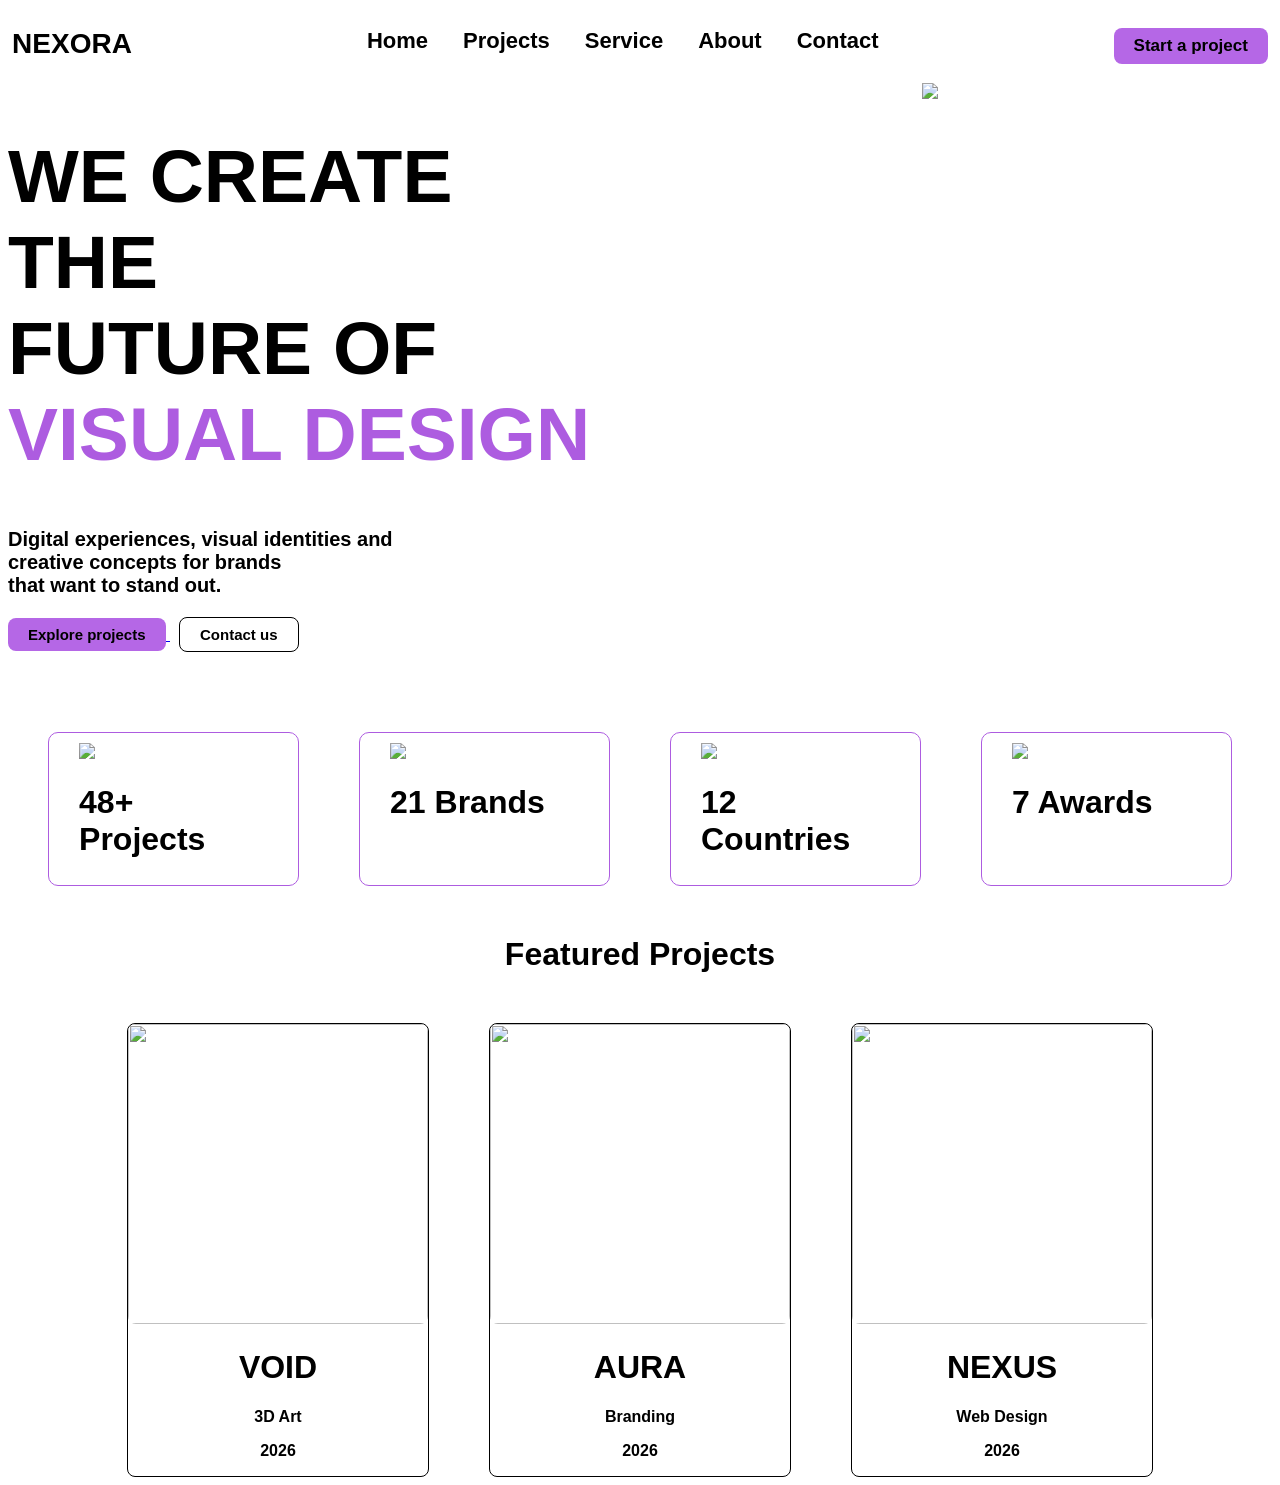
==== index.html @ 76949764 "Add files via upload" ====
<!DOCTYPE html>
<html lang="en">
<head>
    <meta charset="UTF-8">
    <meta name="viewport" content="width=device-width, initial-scale=1.0">
    <title>NEXORA</title>
    <link rel="stylesheet" href="https://unpkg.com/aos@2.3.1/dist/aos.css">
    <link rel="stylesheet" href="style.css">
</head>
<body>
   <header >
   <h2 data-aos="fade-right" data-aos-duration="200" data-aos-delay="50">NEXORA</h2>
    <a href="index.html" data-aos="fade-right" data-aos-duration="200" data-aos-delay="10">Home</a>
    <a href="projects.html" data-aos="fade-right" data-aos-duration="300" data-aos-delay="20">Projects</a>
    <a href="index.html" data-aos="fade-right" data-aos-duration="400" data-aos-delay="30">Service</a>
    <a href="index.html" data-aos="fade-right" data-aos-duration="500" data-aos-delay="40">About</a>
    <a href="contact.html" data-aos="fade-right" data-aos-duration="600" data-aos-delay="50">Contact</a>
    <div>
        <a href="contact.html">
    <button data-aos="fade-right" data-aos-duration="700" data-aos-delay="60">Start a project</button>
</a>
</div>
   </header>
   <main>
    <div class="hero">
    <div class="we">
   <h1 data-aos="fade-right" data-aos-duration="550" data-aos-delay="60">WE CREATE THE<br>FUTURE OF <br><span>VISUAL DESIGN</span> </h1>
   <p data-aos="fade-right" data-aos-duration="500" data-aos-delay="100">Digital experiences, visual identities and<br>creative concepts for brands<br>that want to stand out.</p>
    <a href="projects.html">
   <button class="b1" data-aos="fade-right" data-aos-duration="600" data-aos-delay="200">Explore projects</button>
</a>
   <a href="contact.html">
   <button class="b2" data-aos="fade-right" data-aos-duration="600" data-aos-delay="300">Contact us</button>
   </a>  
</div>
<img src="images1/cristal.webp" width="350px" id="img1">
</div>

<div class="statistics" >
<div data-aos="fade-up" data-aos-duration="300" data-aos-delay="0">
    <img src="images1/blueprint.png"  width="50px" >
 <h1>48+ Projects</h1>
</div>
<div data-aos="fade-up" data-aos-duration="400" data-aos-delay="50">
    <img src="images1/loyalty-program.png"  width="50px">
 <h1>21 Brands</h1>
</div>
<div data-aos="fade-up" data-aos-duration="500" data-aos-delay="100">
    <img src="images1/country.png"  width="50px">
 <h1>12 Countries</h1>
</div>
<div data-aos="fade-up" data-aos-duration="600" data-aos-delay="200">
    <img src="images1/trophy (1).png"  width="50px">
 <h1>7 Awards</h1>
</div>
</div>
<h1 style="text-align: center; margin-top: 50px;">Featured Projects</h1>
<div class="featured">
    <div data-aos="fade-up" data-aos-duration="400" data-aos-delay="100">
    <img src="images1/void.webp" width="300px" height="300px">
    <h1>VOID</h1>
    <p>3D Art</p>
    <p>2026</p>
    </div>
    <div data-aos="fade-up" data-aos-duration="500" data-aos-delay="200">
        <img src="images1/aura.webp" width="300px"  height="300px">
        <h1>AURA</h1>
        <p>Branding</p>
        <p>2026</p>
        </div>
        <div data-aos="fade-up" data-aos-duration="600" data-aos-delay="300">
            <img src="images1/nexus.jpg" width="300px"  height="300px">
            <h1>NEXUS</h1>
            <p>Web  Design</p>
            <p>2026</p>
            </div>
</div>
   </main>
 <script src="https://unpkg.com/aos@2.3.1/dist/aos.js">

 </script>
 <script>
    AOS.init(
        once=true
    );
 </script>
</body>
</html>
---- style.css ----
header{
    display: flex;
    justify-content: center;
    gap: 35px;
}
header button{
    margin-top: 20px;
    font-size: 17px;
    padding: 8px 20px;
    border: none;
    border-radius: 8px;
    margin-left: 200px;
    font-weight: bold;
    transition: 0.4s ease-in-out !important;
    background-color: rgb(181, 103, 230);
    font-family: 'Gill Sans', 'Gill Sans MT', Calibri, 'Trebuchet MS', sans-serif;
}
header  button:hover{
    color: rgb(39, 39, 39); 
    background-color: rgb(194, 144, 224);
    transform: translate(3px);
}
header a{
    padding-top: 20px;
    font-size: 22px;
    text-decoration: none;
  color: black;
}
header h2{
    margin-top: 20px;
    margin-right: 200px;
    font-size: 28px;
}
body{
    font-weight: bold;
    font-family: 'Gill Sans', 'Gill Sans MT', Calibri, 'Trebuchet MS', sans-serif;
}
main{
   
     justify-content: center;
     gap: 100px;
}
.b1{
    font-size: 15px;
    padding: 8px 20px;
    border: none;
    border-radius: 8px;
    font-weight: bold;
    background-color: rgb(181, 103, 230);
    font-family: 'Gill Sans', 'Gill Sans MT', Calibri, 'Trebuchet MS', sans-serif;
    transition: 0.4s ease-in-out !important;
}
.b1:hover{
    color: rgb(39, 39, 39); 
    background-color: rgb(194, 144, 224);
    transform: translate(3px);
}
.b2{
    font-size: 15px;
    padding: 8px 20px;
    border: 1px solid;
    border-radius: 8px;
    font-weight: bold;
    margin-left: 9px;
    color: rgb(0, 0, 0); 
    background-color: rgb(255, 255, 255);
    transition: 0.4s ease-in-out !important;
    font-family: 'Gill Sans', 'Gill Sans MT', Calibri, 'Trebuchet MS', sans-serif;
}
.b2:hover{
    background-color: rgb(208, 208, 208);
    color: rgb(39, 39, 39);
    transform: translate(3px);
}
.we h1{
    font-size: 75px;
}
span{
    color: #ad5ce0;
}
.we p{
    font-size: 20px;
    
}
.statistics{
    display: flex;
    justify-content: center;
    margin-top: 50px;
    gap: 60px;
    margin-top: 80px;
}
.statistics div{
    border: 1px solid #ad5ce0 ;
    border-radius: 10px;
    padding: 10px 30px;
    width: 5cm;
    height: 3.5cm;
}
.hero{
    display: flex;
    justify-content: center;
    gap: 300px;
}
.featured{
 display: flex;
 gap: 60px;
 justify-content: center;
 margin-top: 50px;
}
.featured div{
    border: 1px solid;
    border-radius: 8px;
    text-align: center;
}
.featured img{
    border-radius: 8px;
}
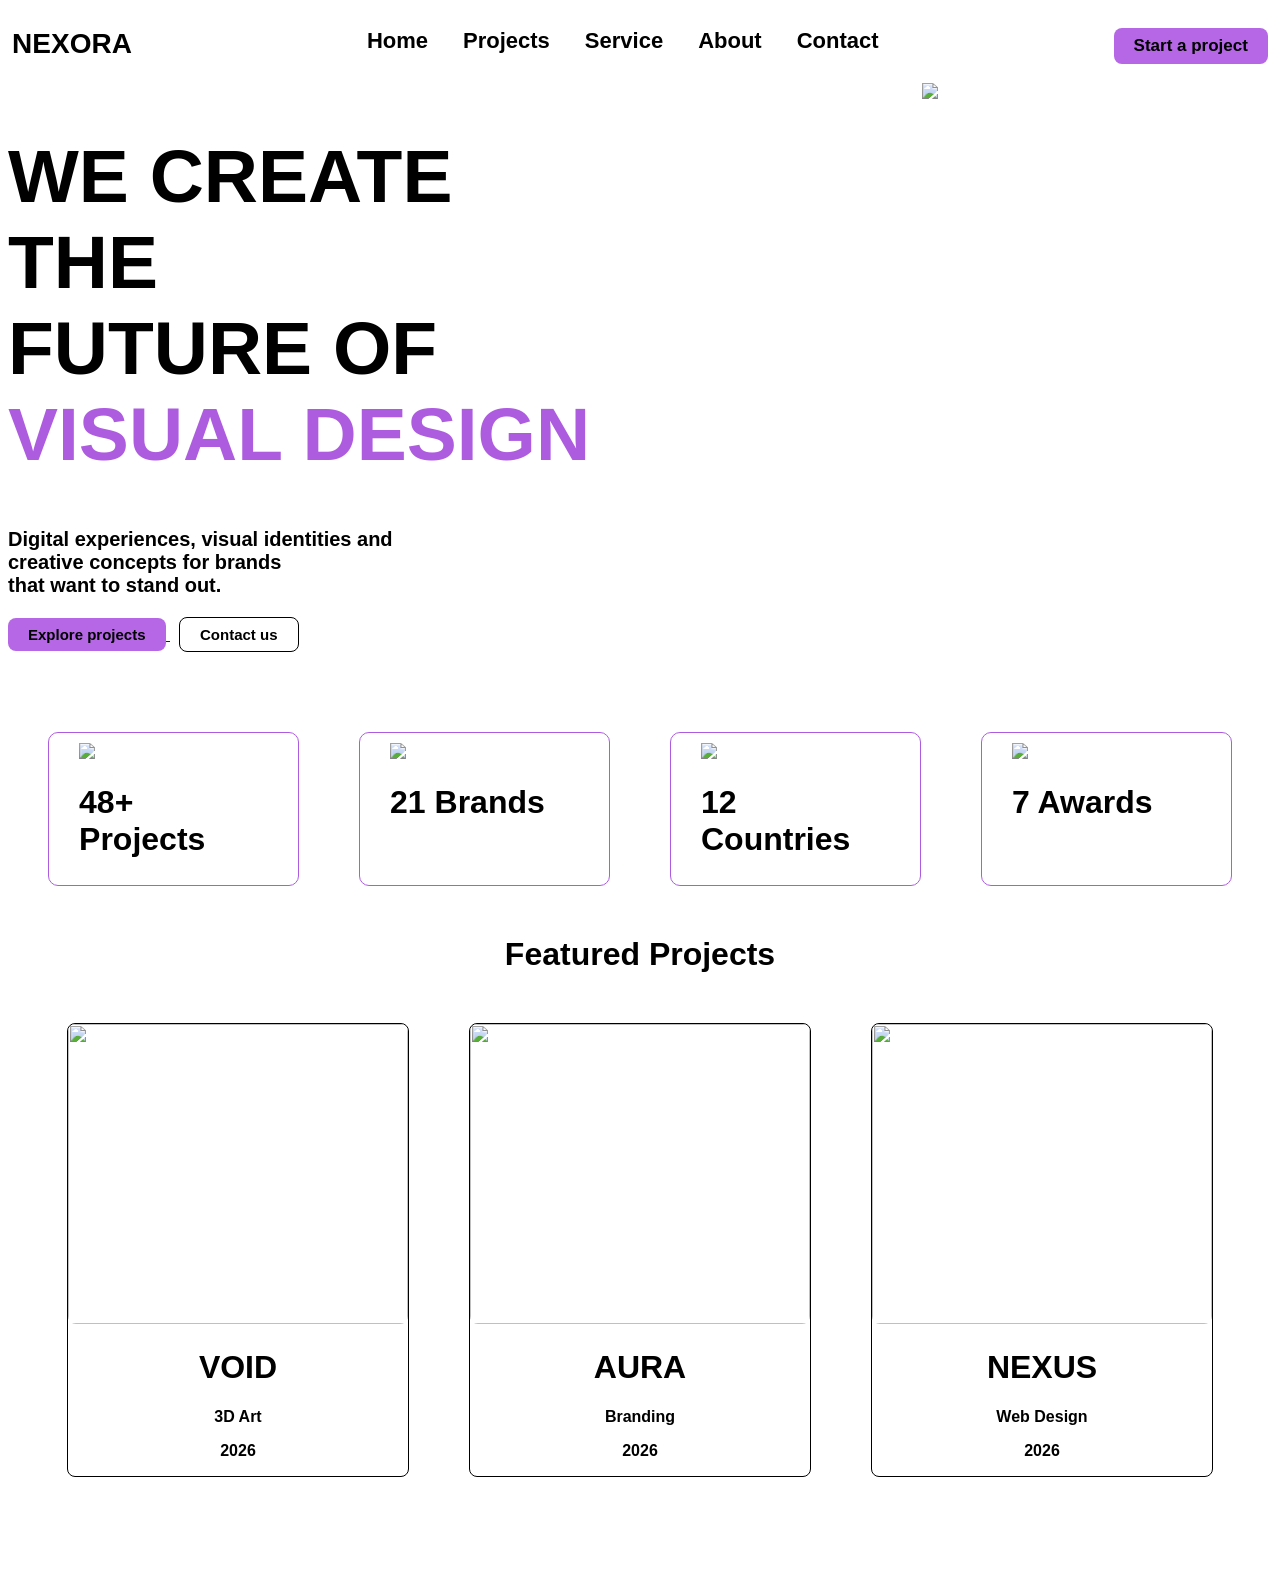
==== commit 346854bb: "Update index.html" ====
--- a/index.html
+++ b/index.html
@@ -9,35 +9,35 @@
 </head>
 <body>
    <header >
-   <h2 data-aos="fade-right" data-aos-duration="200" data-aos-delay="50">NEXORA</h2>
-    <a href="index.html" data-aos="fade-right" data-aos-duration="200" data-aos-delay="10">Home</a>
-    <a href="projects.html" data-aos="fade-right" data-aos-duration="300" data-aos-delay="20">Projects</a>
-    <a href="index.html" data-aos="fade-right" data-aos-duration="400" data-aos-delay="30">Service</a>
-    <a href="index.html" data-aos="fade-right" data-aos-duration="500" data-aos-delay="40">About</a>
-    <a href="contact.html" data-aos="fade-right" data-aos-duration="600" data-aos-delay="50">Contact</a>
+   <h2 data-aos="fade-right" data-aos-duration="500" data-aos-delay="50">NEXORA</h2>
+    <a href="index.html" data-aos="fade-right" data-aos-duration="600" data-aos-delay="10">Home</a>
+    <a href="projects.html" data-aos="fade-right" data-aos-duration="700" data-aos-delay="20">Projects</a>
+    <a href="service.html" data-aos="fade-right" data-aos-duration="800" data-aos-delay="30">Service</a>
+    <a href="about.html" data-aos="fade-right" data-aos-duration="900" data-aos-delay="40">About</a>
+    <a href="contact.html" data-aos="fade-right" data-aos-duration="1000" data-aos-delay="50">Contact</a>
     <div>
         <a href="contact.html">
-    <button data-aos="fade-right" data-aos-duration="700" data-aos-delay="60">Start a project</button>
+    <button data-aos="fade-right" data-aos-duration="1500" data-aos-delay="500">Start a project</button>
 </a>
 </div>
    </header>
    <main>
     <div class="hero">
     <div class="we">
-   <h1 data-aos="fade-right" data-aos-duration="550" data-aos-delay="60">WE CREATE THE<br>FUTURE OF <br><span>VISUAL DESIGN</span> </h1>
+   <h1 data-aos="fade-right" data-aos-duration="650" data-aos-delay="100">WE CREATE THE<br>FUTURE OF <br><span>VISUAL DESIGN</span> </h1>
    <p data-aos="fade-right" data-aos-duration="500" data-aos-delay="100">Digital experiences, visual identities and<br>creative concepts for brands<br>that want to stand out.</p>
     <a href="projects.html">
-   <button class="b1" data-aos="fade-right" data-aos-duration="600" data-aos-delay="200">Explore projects</button>
+   <button class="b1" data-aos="fade-right" data-aos-duration="800" data-aos-delay="200">Explore projects</button>
 </a>
    <a href="contact.html">
-   <button class="b2" data-aos="fade-right" data-aos-duration="600" data-aos-delay="300">Contact us</button>
+   <button class="b2" data-aos="fade-right" data-aos-duration="900" data-aos-delay="400">Contact us</button>
    </a>  
 </div>
-<img src="images1/cristal.webp" width="350px" id="img1">
+<img src="images1/cristal.webp" width="350px" id="img1"  data-aos="fade-left" data-aos-duration="500" data-aos-delay="200">
 </div>
 
 <div class="statistics" >
-<div data-aos="fade-up" data-aos-duration="300" data-aos-delay="0">
+<div data-aos="fade-up" data-aos-duration="400" data-aos-delay="10">
     <img src="images1/blueprint.png"  width="50px" >
  <h1>48+ Projects</h1>
 </div>
@@ -54,26 +54,34 @@
  <h1>7 Awards</h1>
 </div>
 </div>
-<h1 style="text-align: center; margin-top: 50px;">Featured Projects</h1>
+<h1 style="text-align: center; margin-top: 50px; " data-aos="fade-right" data-aos-duration="550" data-aos-delay="60">Featured Projects</h1>
 <div class="featured">
     <div data-aos="fade-up" data-aos-duration="400" data-aos-delay="100">
-    <img src="images1/void.webp" width="300px" height="300px">
+    <img src="images1/unnamed.png" width="340px" height="300px">
     <h1>VOID</h1>
     <p>3D Art</p>
     <p>2026</p>
     </div>
     <div data-aos="fade-up" data-aos-duration="500" data-aos-delay="200">
-        <img src="images1/aura.webp" width="300px"  height="300px">
+        <img src="images1/aura.webp" width="340px"  height="300px">
         <h1>AURA</h1>
         <p>Branding</p>
         <p>2026</p>
         </div>
         <div data-aos="fade-up" data-aos-duration="600" data-aos-delay="300">
-            <img src="images1/nexus.jpg" width="300px"  height="300px">
+            <img src="images1/nexus.jpg" width="340px"  height="300px">
             <h1>NEXUS</h1>
             <p>Web  Design</p>
             <p>2026</p>
             </div>
+</div>
+<div class="Idea">
+    <div data-aos="zoom-out" data-aos-duration="500" data-aos-delay="100">
+        <h1>HAVE AN IDEA? LET'S CREATE IT.</h1>
+        <a href="contact.html">
+        <button>Start a project</button>
+        </a>
+    </div>
 </div>
    </main>
  <script src="https://unpkg.com/aos@2.3.1/dist/aos.js">
@@ -85,4 +93,4 @@
     );
  </script>
 </body>
-</html>+</html>
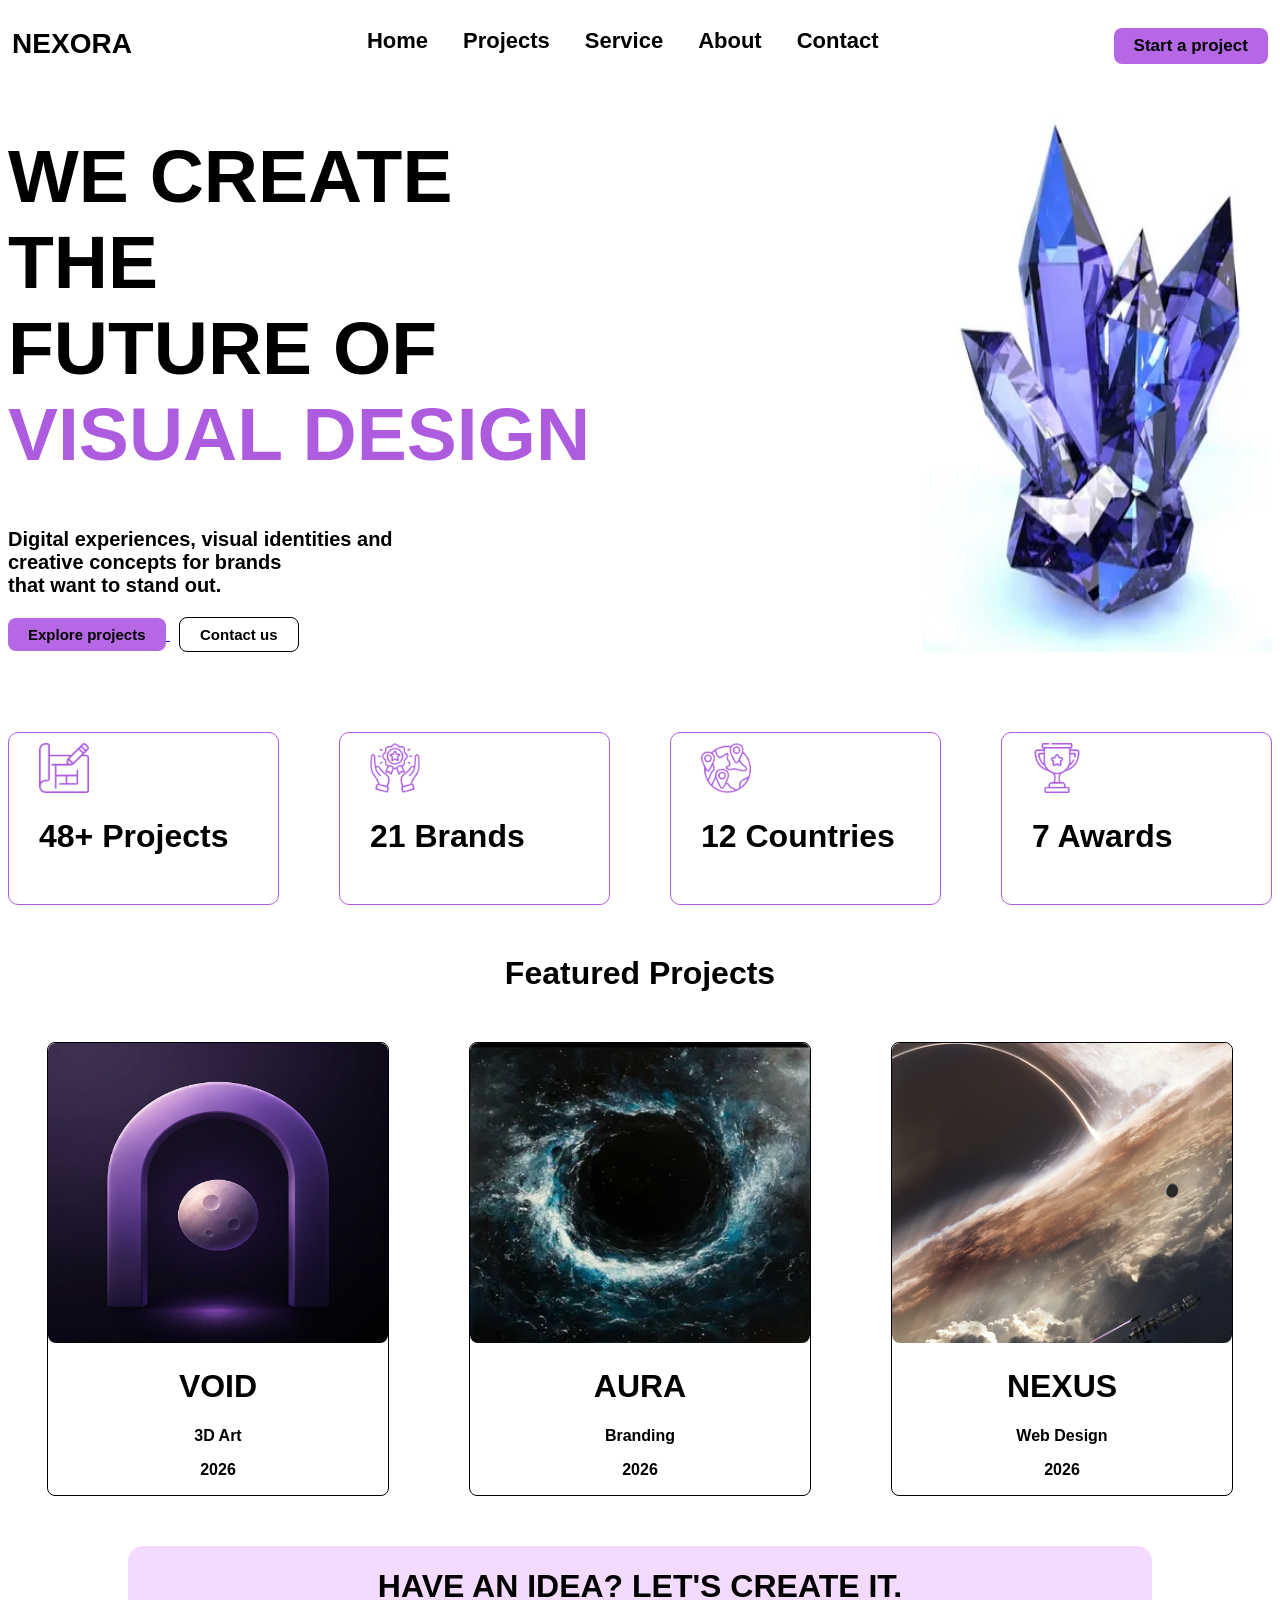
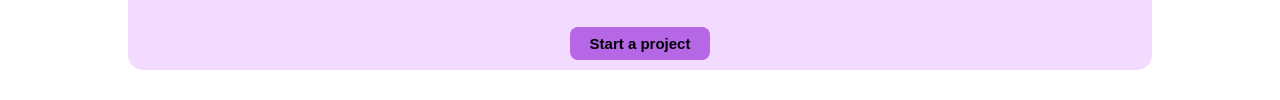
==== commit 6e42d6b8: "Update index.html" ====
--- a/index.html
+++ b/index.html
@@ -33,43 +33,43 @@
    <button class="b2" data-aos="fade-right" data-aos-duration="900" data-aos-delay="400">Contact us</button>
    </a>  
 </div>
-<img src="images1/cristal.webp" width="350px" id="img1"  data-aos="fade-left" data-aos-duration="500" data-aos-delay="200">
+<img src="cristal.webp" width="350px" id="img1"  data-aos="fade-left" data-aos-duration="500" data-aos-delay="200">
 </div>
 
 <div class="statistics" >
 <div data-aos="fade-up" data-aos-duration="400" data-aos-delay="10">
-    <img src="images1/blueprint.png"  width="50px" >
+    <img src="blueprint.png"  width="50px" >
  <h1>48+ Projects</h1>
 </div>
 <div data-aos="fade-up" data-aos-duration="400" data-aos-delay="50">
-    <img src="images1/loyalty-program.png"  width="50px">
+    <img src="loyalty-program.png"  width="50px">
  <h1>21 Brands</h1>
 </div>
 <div data-aos="fade-up" data-aos-duration="500" data-aos-delay="100">
-    <img src="images1/country.png"  width="50px">
+    <img src="country.png"  width="50px">
  <h1>12 Countries</h1>
 </div>
 <div data-aos="fade-up" data-aos-duration="600" data-aos-delay="200">
-    <img src="images1/trophy (1).png"  width="50px">
+    <img src="trophy (1).png"  width="50px">
  <h1>7 Awards</h1>
 </div>
 </div>
 <h1 style="text-align: center; margin-top: 50px; " data-aos="fade-right" data-aos-duration="550" data-aos-delay="60">Featured Projects</h1>
 <div class="featured">
     <div data-aos="fade-up" data-aos-duration="400" data-aos-delay="100">
-    <img src="images1/unnamed.png" width="340px" height="300px">
+    <img src="unnamed.png" width="340px" height="300px">
     <h1>VOID</h1>
     <p>3D Art</p>
     <p>2026</p>
     </div>
     <div data-aos="fade-up" data-aos-duration="500" data-aos-delay="200">
-        <img src="images1/aura.webp" width="340px"  height="300px">
+        <img src="aura.webp" width="340px"  height="300px">
         <h1>AURA</h1>
         <p>Branding</p>
         <p>2026</p>
         </div>
         <div data-aos="fade-up" data-aos-duration="600" data-aos-delay="300">
-            <img src="images1/nexus.jpg" width="340px"  height="300px">
+            <img src="nexus.jpg" width="340px"  height="300px">
             <h1>NEXUS</h1>
             <p>Web  Design</p>
             <p>2026</p>
--- a/style.css
+++ b/style.css
@@ -93,8 +93,8 @@
     border: 1px solid #ad5ce0 ;
     border-radius: 10px;
     padding: 10px 30px;
-    width: 5cm;
-    height: 3.5cm;
+    width: 6cm;
+    height: 4cm;
 }
 .hero{
     display: flex;
@@ -103,7 +103,7 @@
 }
 .featured{
  display: flex;
- gap: 60px;
+ gap: 80px;
  justify-content: center;
  margin-top: 50px;
 }
@@ -115,3 +115,137 @@
 .featured img{
     border-radius: 8px;
 }
+.Idea div{
+  background-color:  rgb(242, 219, 255);
+  padding: 1px 250px 10px;
+  text-align:center ;
+  border-radius: 15px;
+}
+.Idea button{
+ font-size: 15px;
+    padding: 8px 20px;
+    border: none;
+    border-radius: 8px;
+    font-weight: bold;
+    background-color: rgb(181, 103, 230);
+    font-family: 'Gill Sans', 'Gill Sans MT', Calibri, 'Trebuchet MS', sans-serif;
+    transition: 0.4s ease-in-out !important;
+}
+.Idea button:hover{
+    color: rgb(39, 39, 39); 
+    background-color: rgb(194, 144, 224);
+    transform: translateY(-3px);
+}
+.Idea{
+    margin-top: 50px;
+    margin-bottom: 30px;
+    display: flex;
+    justify-content: center;
+}
+.VOID{
+    display: flex;
+    flex-wrap: wrap;
+    gap: 60px;
+    justify-content: center;
+}
+.our{
+    text-align: center;
+    margin-bottom: 40px;
+}
+.whatwedo{
+    display: flex;
+    flex-wrap: wrap;
+    justify-content: center;
+    gap: 50px;
+}
+.whatwedo div{
+    border: 1px solid rgb(198, 198, 198);
+    padding: 25px 110px 15px 60px;
+    border-radius: 10px;
+    width: 8cm;
+    height: 7cm;
+}
+.WEARE{
+    display: flex;
+    gap: 150px;
+    margin-top: 60px;
+    justify-content: center;
+}
+.WEARE h1{
+    font-size: 50px;
+    margin-top: 55px;
+}
+.WEARE p{
+    font-size: 19px;
+}
+.WEARE img{
+    border-radius: 10px;
+}
+.TEAM{
+    display: flex;
+    flex-wrap: wrap;
+    gap: 80px;
+    justify-content:center ;
+}
+.TEAM img{
+    border-radius: 10px;
+}
+.VALUES{
+    display: flex;
+    flex-wrap: wrap;
+    justify-content:center ;
+    gap: 70px;
+    margin-bottom: 50px;
+}
+.VALUES div{
+    border: 1px solid #ad5ce0;
+    padding: 10px 130px 0px 40px;
+    border-radius: 10px;
+}
+.Contact{
+    margin-top: 50px;
+    display: flex;
+    justify-content: center;
+    gap: 180px;
+}
+.lets{
+    font-size: 22px;
+}
+input{
+    padding: 15px 40px;
+    margin-top: 15px;
+    border-radius: 5px;
+    border: 1px solid #ad5ce0;
+}
+#company{
+    padding: 15px 169px;
+}
+#project{
+    padding: 15px 80px;
+     border: 1px solid #ad5ce0;
+     color: #ad5ce0;
+}
+#budget{
+     padding: 15px 94px;
+     margin-top: 15px;
+      border: 1px solid #ad5ce0;
+      color: #ad5ce0;
+}
+#message{
+    margin-top: 15px;
+     border: 1px solid #ad5ce0;
+}
+#submit{
+     padding: 15px 190px;
+     background-color: #ad5ce0;
+     font-weight: bold;
+     font-size: 18px;
+     border: none;
+}
+.send{
+    margin-top: 50px;
+}
+::placeholder{
+    color: #ad5ce0;
+    text-align: center;
+}
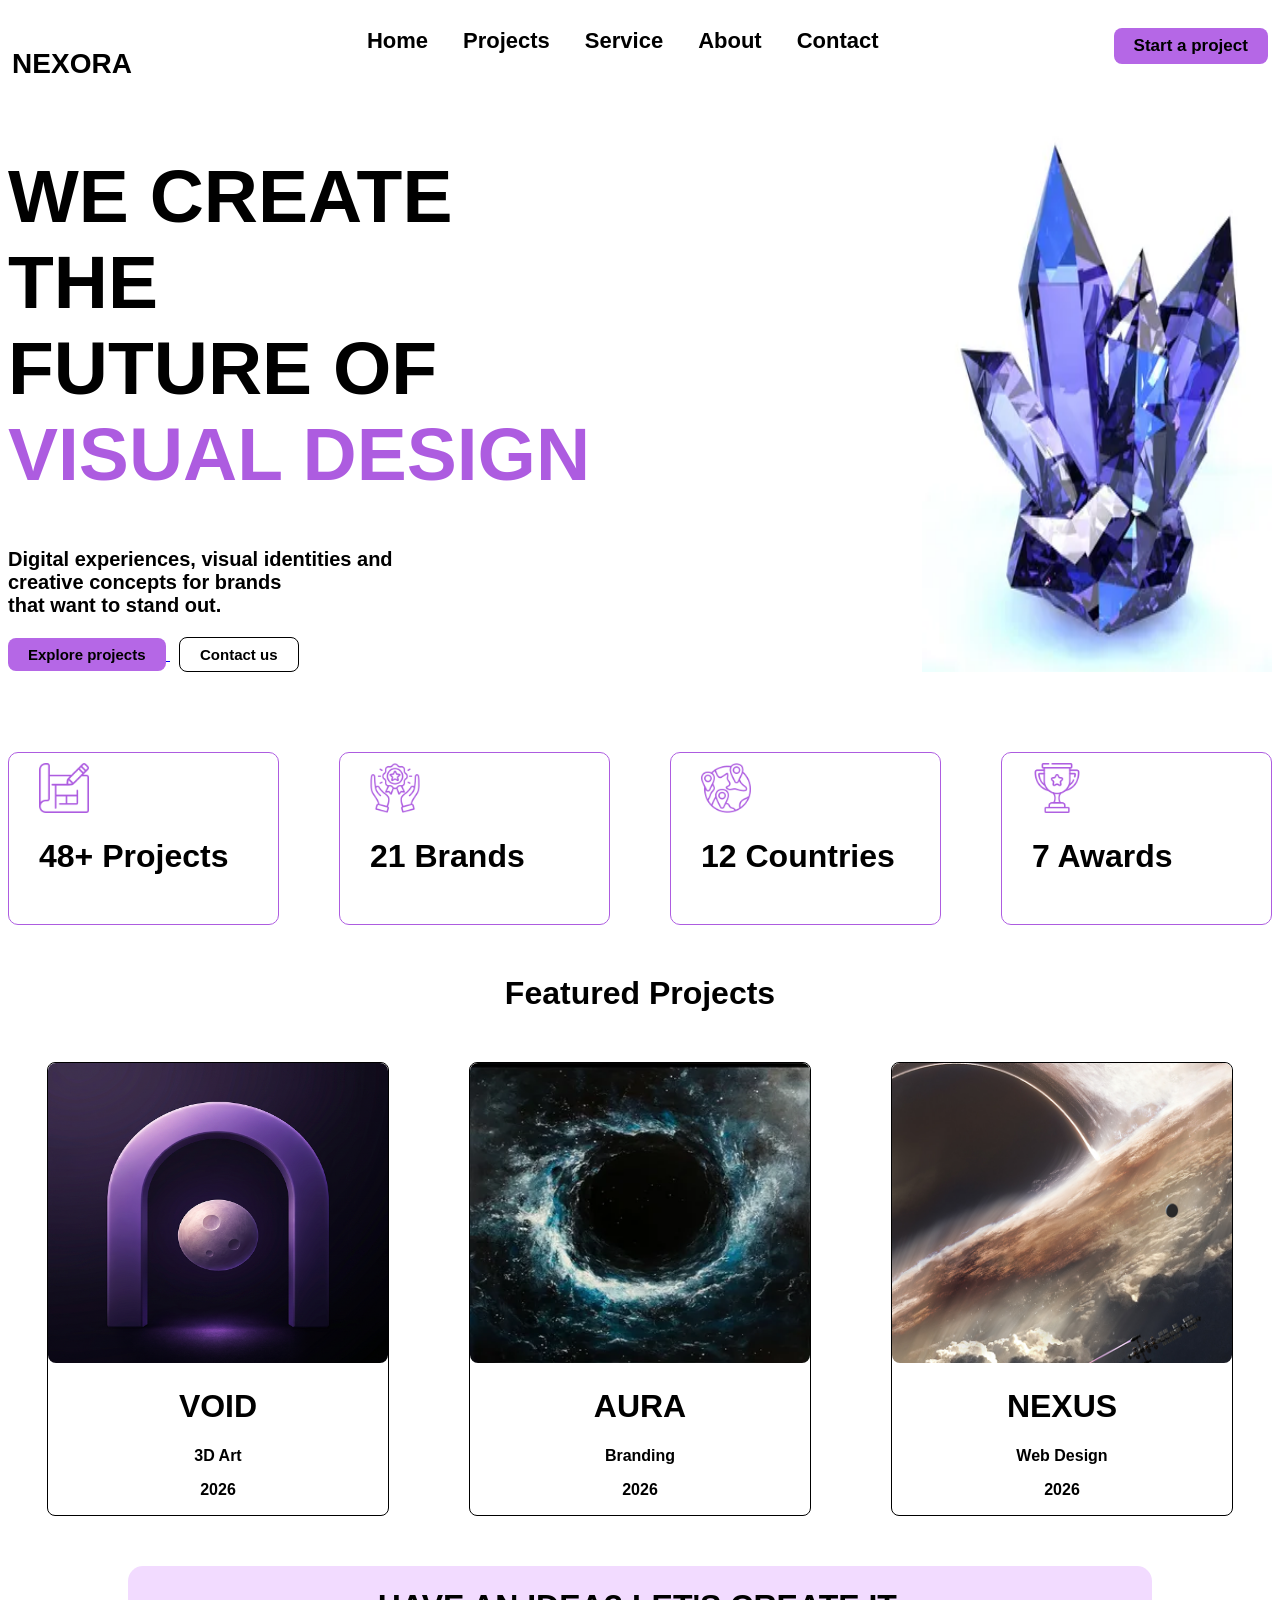
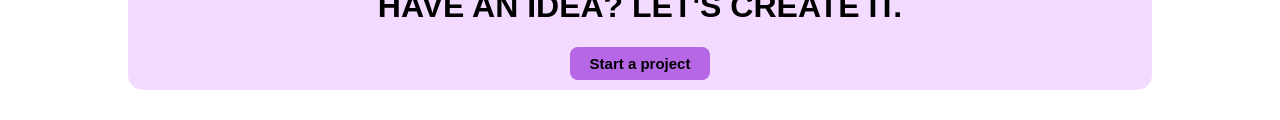
==== commit 00d5d174: "Update index.html" ====
--- a/index.html
+++ b/index.html
@@ -9,7 +9,9 @@
 </head>
 <body>
    <header >
+       <a href="index.html">
    <h2 data-aos="fade-right" data-aos-duration="500" data-aos-delay="50">NEXORA</h2>
+           </a>
     <a href="index.html" data-aos="fade-right" data-aos-duration="600" data-aos-delay="10">Home</a>
     <a href="projects.html" data-aos="fade-right" data-aos-duration="700" data-aos-delay="20">Projects</a>
     <a href="service.html" data-aos="fade-right" data-aos-duration="800" data-aos-delay="30">Service</a>
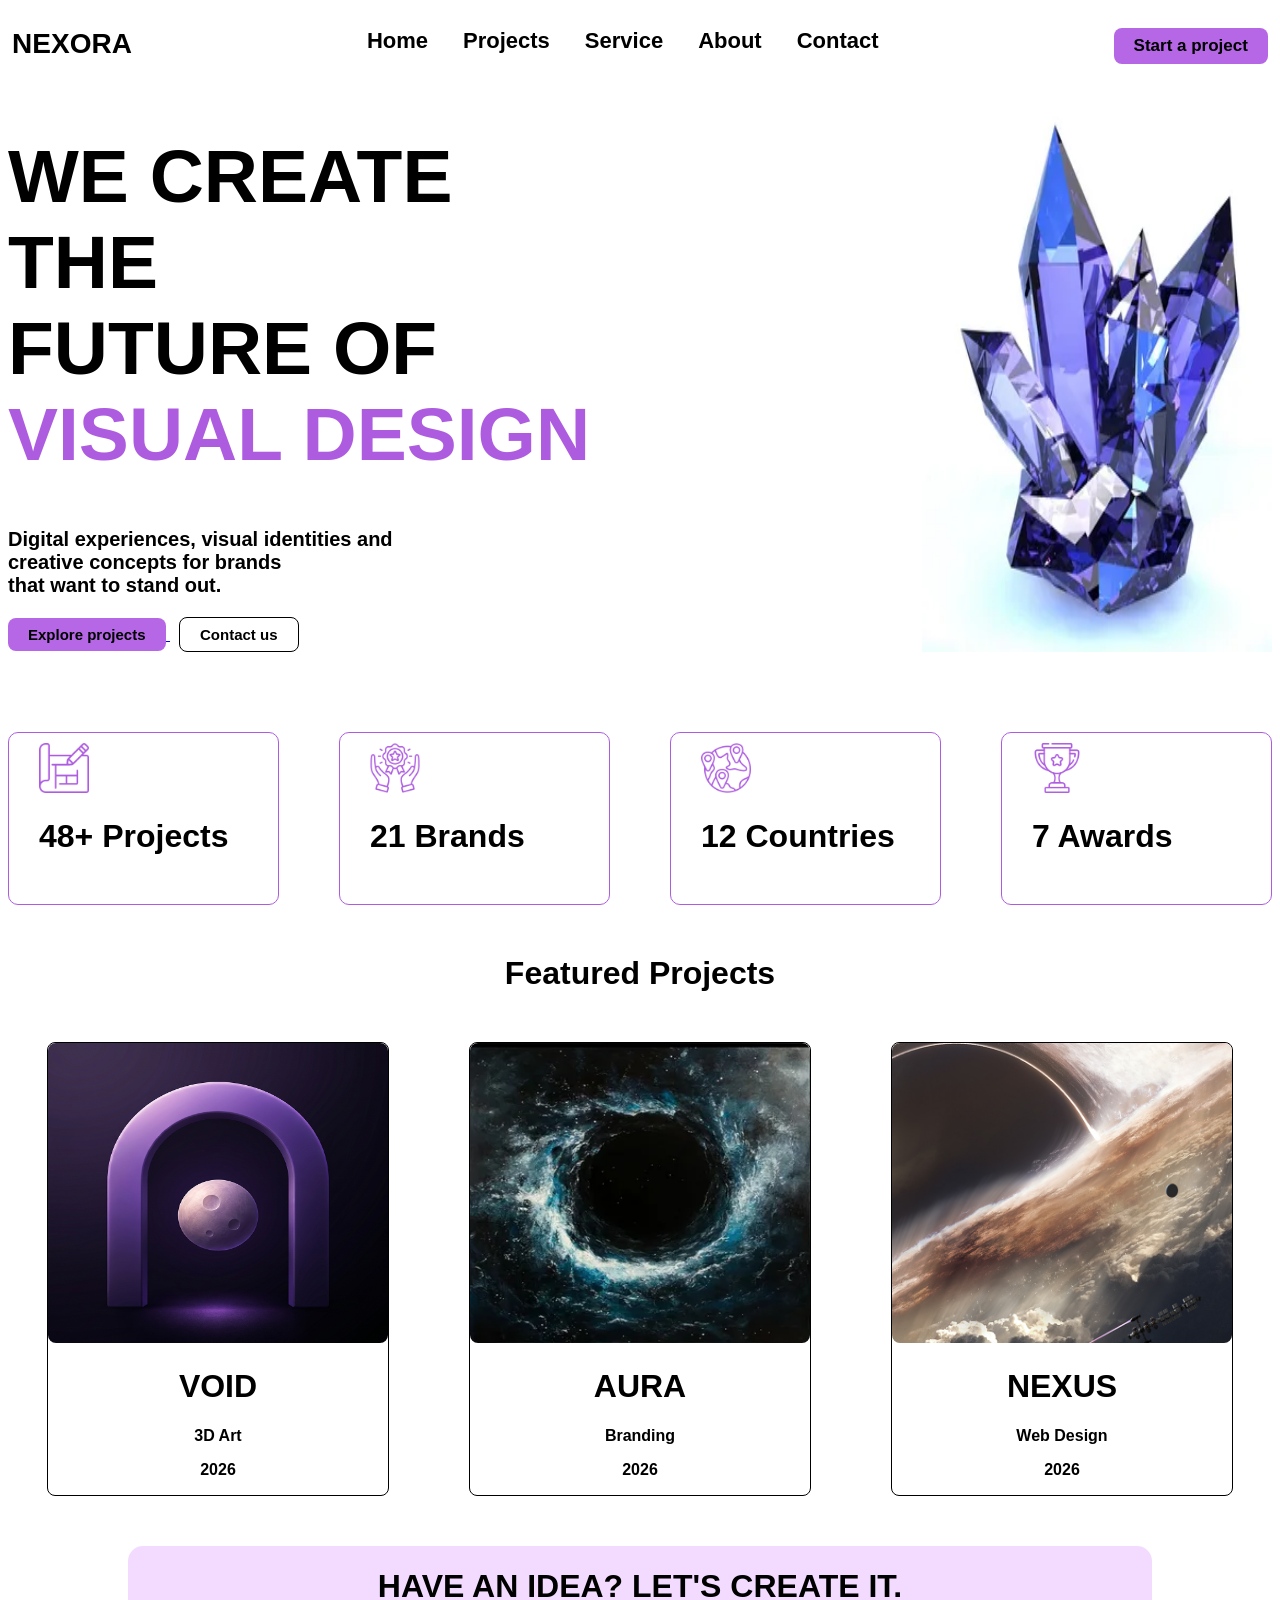
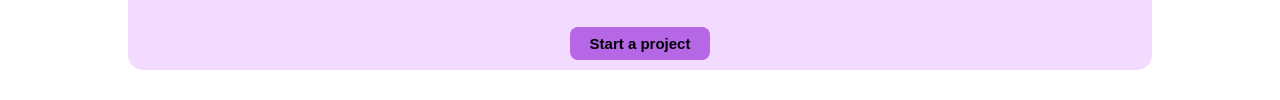
==== commit d1bd998e: "Update index.html" ====
--- a/index.html
+++ b/index.html
@@ -9,9 +9,11 @@
 </head>
 <body>
    <header >
+       <div>
        <a href="index.html">
    <h2 data-aos="fade-right" data-aos-duration="500" data-aos-delay="50">NEXORA</h2>
            </a>
+           </div>
     <a href="index.html" data-aos="fade-right" data-aos-duration="600" data-aos-delay="10">Home</a>
     <a href="projects.html" data-aos="fade-right" data-aos-duration="700" data-aos-delay="20">Projects</a>
     <a href="service.html" data-aos="fade-right" data-aos-duration="800" data-aos-delay="30">Service</a>
